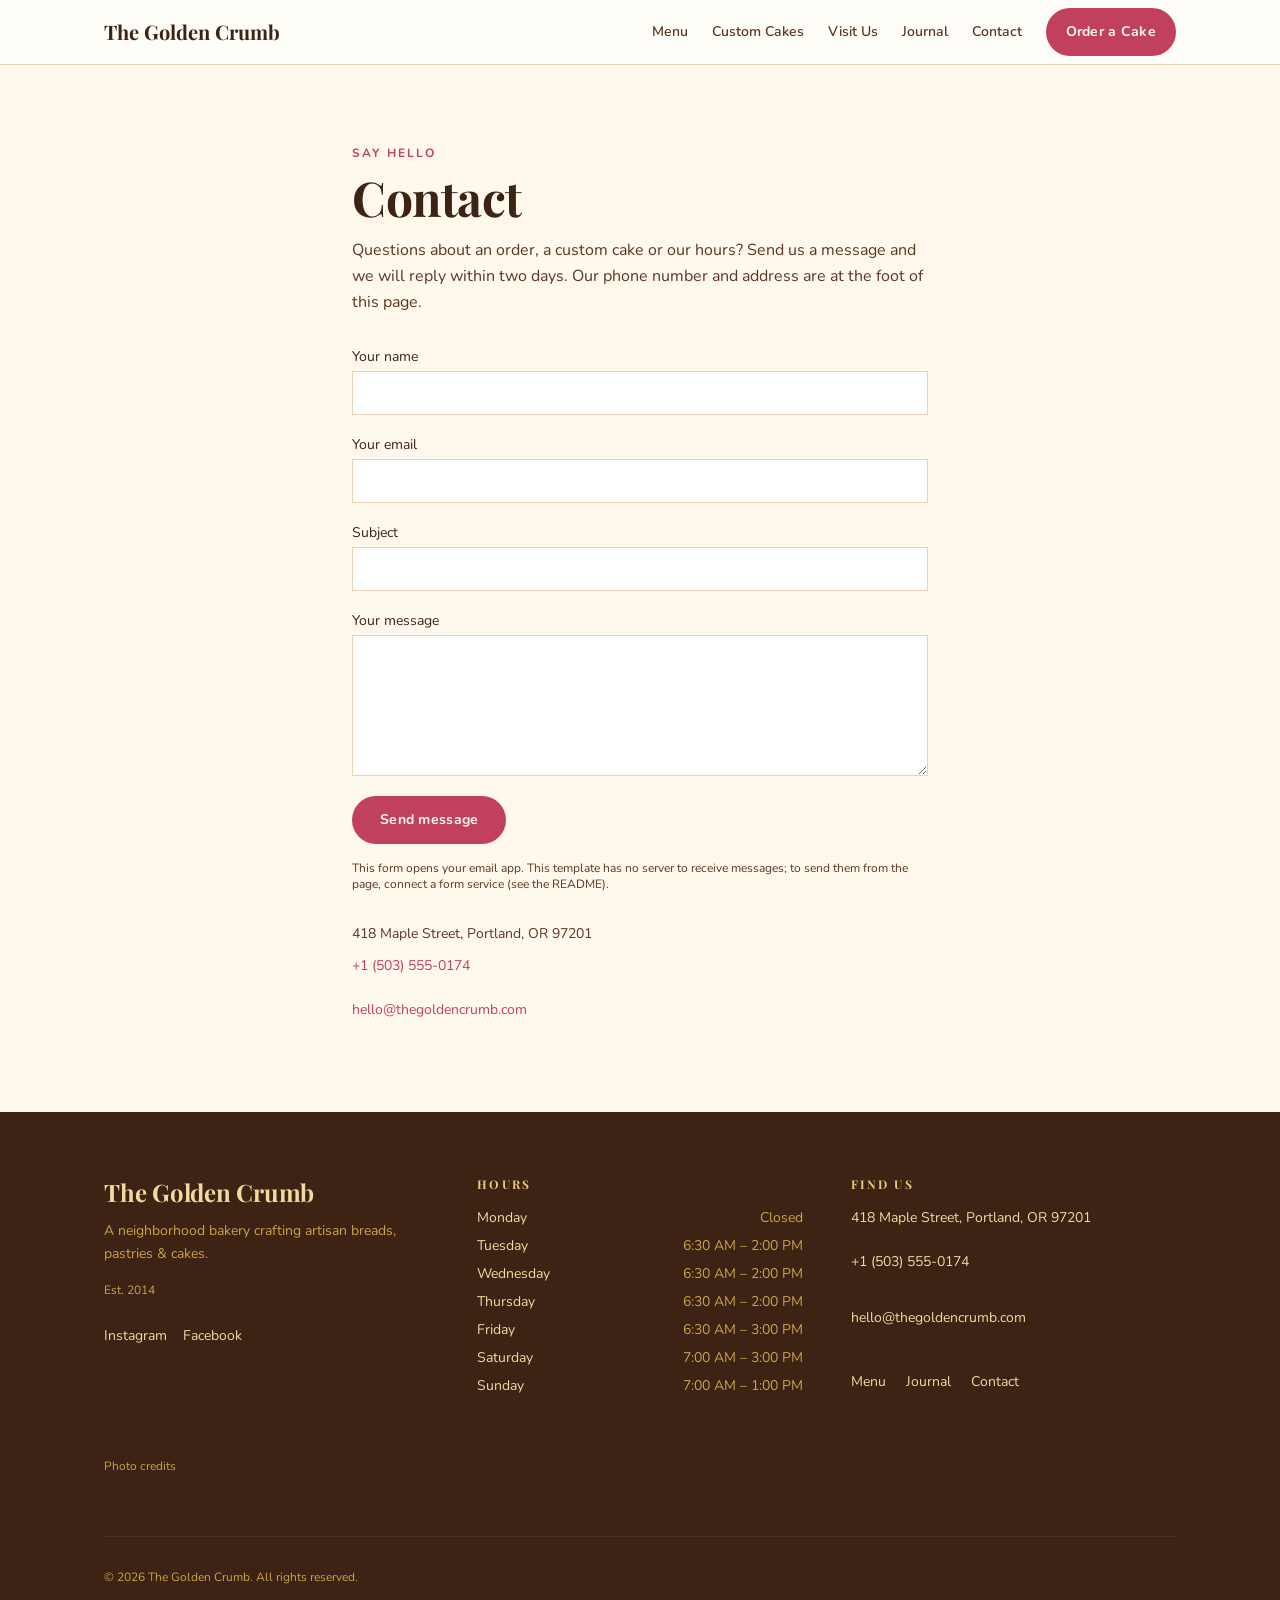
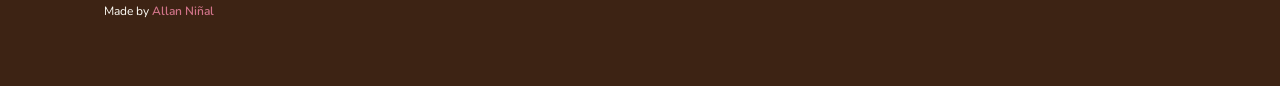
==== contact/index.html @ 4367e808 "Golden Crumb HTML edition 1.0.0 Co-Authored-By: Claude Sonnet 5.5 <noreply@anthropic.com> Claude-Ses" ====
<!DOCTYPE html><html lang="en" class="scroll-smooth"> <head><meta charset="utf-8"><meta name="viewport" content="width=device-width, initial-scale=1, viewport-fit=cover"><meta name="theme-color" content="#FFF8EC"><title>Contact — The Golden Crumb</title><meta name="description" content="Write to The Golden Crumb: orders, custom cakes and opening hours."><link rel="canonical" href="https://example.com/contact/"><meta name="robots" content="index, follow"><meta name="author" content="The Golden Crumb"><!-- Open Graph --><meta property="og:title" content="Contact — The Golden Crumb"><meta property="og:description" content="Write to The Golden Crumb: orders, custom cakes and opening hours."><meta property="og:url" content="https://example.com/contact/"><meta property="og:type" content="restaurant.bakery"><meta property="og:site_name" content="The Golden Crumb"><meta property="og:locale" content="en_US"><meta property="og:image" content="https://example.com/og-image.png"><meta property="og:image:type" content="image/png"><meta property="og:image:width" content="1200"><meta property="og:image:height" content="630"><meta property="og:image:alt" content="The Golden Crumb — Artisan Bakery, Portland OR"><!-- Twitter / X --><meta name="twitter:card" content="summary_large_image"><meta name="twitter:site" content="@example"><meta name="twitter:creator" content="@example"><meta name="twitter:title" content="Contact — The Golden Crumb"><meta name="twitter:description" content="Write to The Golden Crumb: orders, custom cakes and opening hours."><meta name="twitter:image" content="https://example.com/og-image.png"><link rel="icon" href="../favicon.svg" type="image/svg+xml"><link rel="apple-touch-icon" href="../favicon.svg"><script type="application/ld+json">{"@context":"https://schema.org","@type":"BreadcrumbList","itemListElement":[{"@type":"ListItem","position":1,"name":"Home","item":"https://example.com/"},{"@type":"ListItem","position":2,"name":"Contact","item":"https://example.com/contact/"}]}</script><link rel="stylesheet" href="../assets/index.BdnQ73Hl.css">
<style>.field[data-astro-cid-ahc3q4vw]{width:100%;min-height:44px;padding:.6rem .75rem;font:inherit;background:#fff;color:var(--color-text);border:1px solid var(--color-border)}.field[data-astro-cid-ahc3q4vw]:focus-visible{outline:2px solid var(--color-accent);outline-offset:2px}
</style></head> <body class="min-h-screen flex flex-col antialiased"> <a href="#main-content" class="sr-only focus:not-sr-only focus:fixed focus:top-4 focus:left-4 focus:z-[100] btn-primary">
Skip to main content
</a> <header style="background-color: var(--color-surface); border-bottom: 1px solid var(--color-border);" class="sticky top-0 z-50" data-astro-cid-ctg3m53h> <div class="container-x" data-astro-cid-ctg3m53h> <div class="flex items-center justify-between h-16 gap-4" data-astro-cid-ctg3m53h> <!-- Logo --> <a href="../index.html" class="flex-shrink-0 group inline-flex items-center" style="min-height: 44px;" aria-label="The Golden Crumb — home" data-astro-cid-ctg3m53h> <span class="font-display text-lg sm:text-xl font-bold" style="color: var(--color-text);" data-astro-cid-ctg3m53h>
The Golden Crumb
</span> </a> <!-- Desktop nav --> <nav aria-label="Main navigation" class="hidden md:flex items-center gap-2" data-astro-cid-ctg3m53h> <a href="../menu/index.html" class="nav-link" style="min-height: 44px; display: inline-flex; align-items: center; padding: 0 0.5rem;" data-astro-cid-ctg3m53h>Menu</a><a href="../index.html#order" class="nav-link" style="min-height: 44px; display: inline-flex; align-items: center; padding: 0 0.5rem;" data-astro-cid-ctg3m53h>Custom Cakes</a><a href="../index.html#hours" class="nav-link" style="min-height: 44px; display: inline-flex; align-items: center; padding: 0 0.5rem;" data-astro-cid-ctg3m53h>Visit Us</a><a href="../journal/index.html" class="nav-link" style="min-height: 44px; display: inline-flex; align-items: center; padding: 0 0.5rem;" data-astro-cid-ctg3m53h>Journal</a><a href="./index.html" class="nav-link" style="min-height: 44px; display: inline-flex; align-items: center; padding: 0 0.5rem;" data-astro-cid-ctg3m53h>Contact</a> <a href="../index.html#order" class="btn-primary text-sm px-5 ml-2" data-astro-cid-ctg3m53h>Order a Cake</a> </nav> <!-- Phone: menu and order button (no JavaScript) --> <div class="md:hidden flex items-center gap-2" data-astro-cid-ctg3m53h> <details class="mobile-menu" data-astro-cid-ctg3m53h> <summary aria-label="Menu" data-astro-cid-ctg3m53h>Menu</summary> <nav aria-label="Mobile navigation" data-astro-cid-ctg3m53h> <a href="../menu/index.html" data-astro-cid-ctg3m53h>Menu</a><a href="../index.html#order" data-astro-cid-ctg3m53h>Custom Cakes</a><a href="../index.html#hours" data-astro-cid-ctg3m53h>Visit Us</a><a href="../journal/index.html" data-astro-cid-ctg3m53h>Journal</a><a href="./index.html" data-astro-cid-ctg3m53h>Contact</a> </nav> </details> <a href="../index.html#order" class="btn-primary text-sm px-4 whitespace-nowrap" style="min-height: 44px; padding-top: 0.5rem; padding-bottom: 0.5rem;" data-astro-cid-ctg3m53h>Order a Cake</a> </div> </div> </div> </header>  <main id="main-content" class="flex-1">  <section class="container-x py-16 md:py-20" aria-labelledby="contact-heading" data-astro-cid-ahc3q4vw> <div class="max-w-xl mx-auto" data-astro-cid-ahc3q4vw> <p class="eyebrow mb-3" data-astro-cid-ahc3q4vw>Say hello</p> <h1 id="contact-heading" class="font-display text-4xl md:text-5xl" style="color: var(--color-text);" data-astro-cid-ahc3q4vw>Contact</h1> <p class="mt-4 text-base font-sans leading-relaxed" style="color: var(--color-text-muted);" data-astro-cid-ahc3q4vw>Questions about an order, a custom cake or our hours? Send us a message and we will reply within two days. Our phone number and address are at the foot of this page.</p> <!--
        No back end. This form opens the visitor's email app, addressed to the
        address below. To send messages from the page itself, point `action` at a
        form service (Formspree, Formspark, Web3Forms, Netlify Forms...), remove
        enctype, and set method="post" as that service describes.
      --> <form action="mailto:hello@thegoldencrumb.com" method="post" enctype="text/plain" class="mt-8 grid gap-5" data-astro-cid-ahc3q4vw> <label class="grid gap-1 text-sm font-sans" style="color: var(--color-text);" data-astro-cid-ahc3q4vw>Your name
<input type="text" name="name" required autocomplete="name" class="field" data-astro-cid-ahc3q4vw> </label> <label class="grid gap-1 text-sm font-sans" style="color: var(--color-text);" data-astro-cid-ahc3q4vw>Your email
<input type="email" name="email" required autocomplete="email" class="field" data-astro-cid-ahc3q4vw> </label> <label class="grid gap-1 text-sm font-sans" style="color: var(--color-text);" data-astro-cid-ahc3q4vw>Subject
<input type="text" name="subject" class="field" data-astro-cid-ahc3q4vw> </label> <label class="grid gap-1 text-sm font-sans" style="color: var(--color-text);" data-astro-cid-ahc3q4vw>Your message
<textarea name="message" rows="6" required class="field" data-astro-cid-ahc3q4vw></textarea> </label> <div data-astro-cid-ahc3q4vw><button type="submit" class="btn-primary" data-astro-cid-ahc3q4vw>Send message</button></div> </form> <p class="mt-4 text-xs font-sans" style="color: var(--color-text-muted);" data-astro-cid-ahc3q4vw>
This form opens your email app. This template has no server to receive messages; to send them from the page, connect a form service (see the README).
</p> <address class="not-italic mt-8 text-sm font-sans" style="color: var(--color-text-muted);" data-astro-cid-ahc3q4vw> 418 Maple Street, Portland, OR 97201<br data-astro-cid-ahc3q4vw> <a href="tel:+15035550174" style="color: var(--color-accent); display: inline-block; padding: 0.75rem 0;" data-astro-cid-ahc3q4vw>+1 (503) 555-0174</a><br data-astro-cid-ahc3q4vw> <a href="mailto:hello@thegoldencrumb.com" style="color: var(--color-accent); display: inline-block; padding: 0.75rem 0;" data-astro-cid-ahc3q4vw>hello@thegoldencrumb.com</a> </address> </div> </section>  </main> <footer style="background-color: var(--color-cocoa-bg); color: var(--color-surface);" class="mt-0" data-astro-cid-gcn2mc3v> <div class="container-x py-16" data-astro-cid-gcn2mc3v> <div class="grid grid-cols-1 md:grid-cols-3 gap-12" data-astro-cid-gcn2mc3v> <!-- Brand --> <div data-astro-cid-gcn2mc3v> <h2 class="font-display text-2xl mb-3" style="color: var(--color-wheat-light); font-weight: 700;" data-astro-cid-gcn2mc3v>
The Golden Crumb
</h2> <p class="text-sm leading-relaxed mb-4" style="color: #C9A44A;" data-astro-cid-gcn2mc3v> A neighborhood bakery crafting artisan breads, pastries &amp; cakes. </p> <p class="text-xs" style="color: #C9A44A;" data-astro-cid-gcn2mc3v>Est. 2014</p> <!-- Socials --> <div class="flex gap-4 mt-4" data-astro-cid-gcn2mc3v> <a href="https://instagram.com/thegoldencrumb" target="_blank" rel="noopener noreferrer" class="text-sm hover:opacity-80 transition-opacity" style="color: var(--color-wheat-light); min-height: 44px; display: inline-flex; align-items: center;" aria-label="Instagram" data-astro-cid-gcn2mc3v>
Instagram
</a> <a href="https://facebook.com/thegoldencrumb" target="_blank" rel="noopener noreferrer" class="text-sm hover:opacity-80 transition-opacity" style="color: var(--color-wheat-light); min-height: 44px; display: inline-flex; align-items: center;" aria-label="Facebook" data-astro-cid-gcn2mc3v>
Facebook
</a> </div> </div> <!-- Hours (abbreviated) --> <div data-astro-cid-gcn2mc3v> <h2 class="text-xs font-bold uppercase tracking-widest mb-4" style="color: var(--color-wheat); letter-spacing: 0.18em;" data-astro-cid-gcn2mc3v>
Hours
</h2> <nav aria-label="Footer navigation" data-astro-cid-gcn2mc3v> <ul class="space-y-2" data-astro-cid-gcn2mc3v> <li class="flex justify-between text-sm gap-4" style="color: #C9A44A;" data-astro-cid-gcn2mc3v> <span style="color: var(--color-wheat-light);" data-astro-cid-gcn2mc3v>Monday</span> <span data-astro-cid-gcn2mc3v>Closed</span> </li><li class="flex justify-between text-sm gap-4" style="color: #C9A44A;" data-astro-cid-gcn2mc3v> <span style="color: var(--color-wheat-light);" data-astro-cid-gcn2mc3v>Tuesday</span> <span data-astro-cid-gcn2mc3v>6:30 AM – 2:00 PM</span> </li><li class="flex justify-between text-sm gap-4" style="color: #C9A44A;" data-astro-cid-gcn2mc3v> <span style="color: var(--color-wheat-light);" data-astro-cid-gcn2mc3v>Wednesday</span> <span data-astro-cid-gcn2mc3v>6:30 AM – 2:00 PM</span> </li><li class="flex justify-between text-sm gap-4" style="color: #C9A44A;" data-astro-cid-gcn2mc3v> <span style="color: var(--color-wheat-light);" data-astro-cid-gcn2mc3v>Thursday</span> <span data-astro-cid-gcn2mc3v>6:30 AM – 2:00 PM</span> </li><li class="flex justify-between text-sm gap-4" style="color: #C9A44A;" data-astro-cid-gcn2mc3v> <span style="color: var(--color-wheat-light);" data-astro-cid-gcn2mc3v>Friday</span> <span data-astro-cid-gcn2mc3v>6:30 AM – 3:00 PM</span> </li><li class="flex justify-between text-sm gap-4" style="color: #C9A44A;" data-astro-cid-gcn2mc3v> <span style="color: var(--color-wheat-light);" data-astro-cid-gcn2mc3v>Saturday</span> <span data-astro-cid-gcn2mc3v>7:00 AM – 3:00 PM</span> </li><li class="flex justify-between text-sm gap-4" style="color: #C9A44A;" data-astro-cid-gcn2mc3v> <span style="color: var(--color-wheat-light);" data-astro-cid-gcn2mc3v>Sunday</span> <span data-astro-cid-gcn2mc3v>7:00 AM – 1:00 PM</span> </li> </ul> </nav> </div> <!-- Contact --> <div data-astro-cid-gcn2mc3v> <h2 class="text-xs font-bold uppercase tracking-widest mb-4" style="color: var(--color-wheat); letter-spacing: 0.18em;" data-astro-cid-gcn2mc3v>
Find Us
</h2> <address class="not-italic space-y-3 text-sm" style="color: #C9A44A;" data-astro-cid-gcn2mc3v> <p style="color: var(--color-wheat-light);" data-astro-cid-gcn2mc3v>418 Maple Street, Portland, OR 97201</p> <p data-astro-cid-gcn2mc3v> <a href="tel:+1 (503) 555-0174" class="hover:opacity-80 transition-opacity" style="color: var(--color-wheat-light); min-height: 44px; display: inline-flex; align-items: center;" data-astro-cid-gcn2mc3v> +1 (503) 555-0174 </a> </p> <p data-astro-cid-gcn2mc3v> <a href="mailto:hello@thegoldencrumb.com" class="hover:opacity-80 transition-opacity" style="color: var(--color-wheat-light); min-height: 44px; display: inline-flex; align-items: center;" data-astro-cid-gcn2mc3v> hello@thegoldencrumb.com </a> </p> </address> <nav aria-label="Pages" class="mt-5 text-sm flex flex-wrap gap-x-5" data-astro-cid-gcn2mc3v> <a href="../menu/index.html" class="hover:opacity-80" style="color: var(--color-wheat-light); min-height: 44px; display: inline-flex; align-items: center;" data-astro-cid-gcn2mc3v>Menu</a> <a href="../journal/index.html" class="hover:opacity-80" style="color: var(--color-wheat-light); min-height: 44px; display: inline-flex; align-items: center;" data-astro-cid-gcn2mc3v>Journal</a> <a href="./index.html" class="hover:opacity-80" style="color: var(--color-wheat-light); min-height: 44px; display: inline-flex; align-items: center;" data-astro-cid-gcn2mc3v>Contact</a> </nav> </div> </div> <!-- Photo credits. Required while you use the demo photos (Unsplash asks for
         the photographer and a link). Delete this whole <details> block once you
         have replaced the photos with your own. --> <details class="mt-10 text-xs" style="color: #C9A44A;" data-photo-credits data-astro-cid-gcn2mc3v> <summary style="cursor: pointer; min-height: 44px; display: flex; align-items: center;" data-astro-cid-gcn2mc3v>Photo credits</summary> <p class="mt-2" data-astro-cid-gcn2mc3v>
Demo photographs from <a href="https://unsplash.com/?utm_source=allanninal_dev&utm_medium=referral" style="color: var(--color-wheat-light); text-decoration: underline;" data-astro-cid-gcn2mc3v>Unsplash</a>. Replace them, and these credits, with your own before launch.
</p> <ul class="mt-2 space-y-1" data-astro-cid-gcn2mc3v> <li data-astro-cid-gcn2mc3v>Fresh loaves filling the bakery: Photo by <a href="https://unsplash.com/@limingwang?utm_source=allanninal_dev&utm_medium=referral" style="color: var(--color-wheat-light); text-decoration: underline;" data-astro-cid-gcn2mc3v>Liming Wang</a> on <a href="https://unsplash.com/photos/WMx5hyMfCpg?utm_source=allanninal_dev&utm_medium=referral" style="color: var(--color-wheat-light); text-decoration: underline;" data-astro-cid-gcn2mc3v>Unsplash</a></li><li data-astro-cid-gcn2mc3v>Country Sourdough: Photo by <a href="https://unsplash.com/@benostein?utm_source=allanninal_dev&utm_medium=referral" style="color: var(--color-wheat-light); text-decoration: underline;" data-astro-cid-gcn2mc3v>Ben Stein</a> on <a href="https://unsplash.com/photos/NPYmhef4kX4?utm_source=allanninal_dev&utm_medium=referral" style="color: var(--color-wheat-light); text-decoration: underline;" data-astro-cid-gcn2mc3v>Unsplash</a></li><li data-astro-cid-gcn2mc3v>Butter Croissants: Photo by <a href="https://unsplash.com/@vakerbv?utm_source=allanninal_dev&utm_medium=referral" style="color: var(--color-wheat-light); text-decoration: underline;" data-astro-cid-gcn2mc3v>Vadim Babenko</a> on <a href="https://unsplash.com/photos/G45tO-hLoNY?utm_source=allanninal_dev&utm_medium=referral" style="color: var(--color-wheat-light); text-decoration: underline;" data-astro-cid-gcn2mc3v>Unsplash</a></li><li data-astro-cid-gcn2mc3v>Strawberry Layer Cake: Photo by <a href="https://unsplash.com/@vickyng?utm_source=allanninal_dev&utm_medium=referral" style="color: var(--color-wheat-light); text-decoration: underline;" data-astro-cid-gcn2mc3v>Vicky Ng</a> on <a href="https://unsplash.com/photos/white-and-red-strawberry-cake--qQlfYB7pqM?utm_source=allanninal_dev&utm_medium=referral" style="color: var(--color-wheat-light); text-decoration: underline;" data-astro-cid-gcn2mc3v>Unsplash</a></li><li data-astro-cid-gcn2mc3v>Pastry Case: Photo by <a href="https://unsplash.com/@peacecreativestudio?utm_source=allanninal_dev&utm_medium=referral" style="color: var(--color-wheat-light); text-decoration: underline;" data-astro-cid-gcn2mc3v>Peace Creative</a> on <a href="https://unsplash.com/photos/pVY9k8pzTzM?utm_source=allanninal_dev&utm_medium=referral" style="color: var(--color-wheat-light); text-decoration: underline;" data-astro-cid-gcn2mc3v>Unsplash</a></li><li data-astro-cid-gcn2mc3v>Rosemary Focaccia: Photo by <a href="https://unsplash.com/@diegoarenasderodrigo?utm_source=allanninal_dev&utm_medium=referral" style="color: var(--color-wheat-light); text-decoration: underline;" data-astro-cid-gcn2mc3v>Diego Arenas de Rodrigo</a> on <a href="https://unsplash.com/photos/kHA6fraZzhI?utm_source=allanninal_dev&utm_medium=referral" style="color: var(--color-wheat-light); text-decoration: underline;" data-astro-cid-gcn2mc3v>Unsplash</a></li><li data-astro-cid-gcn2mc3v>The Bakery: Photo by <a href="https://unsplash.com/@adrienolichon?utm_source=allanninal_dev&utm_medium=referral" style="color: var(--color-wheat-light); text-decoration: underline;" data-astro-cid-gcn2mc3v>Adrien Olichon</a> on <a href="https://unsplash.com/photos/gvWGbG4uiKI?utm_source=allanninal_dev&utm_medium=referral" style="color: var(--color-wheat-light); text-decoration: underline;" data-astro-cid-gcn2mc3v>Unsplash</a></li> </ul> </details> <!-- Bottom bar --> <div class="mt-12 pt-8 flex flex-col sm:flex-row sm:justify-between gap-3 text-xs" style="border-top: 1px solid #4A2C1C; color: #C9A44A;" data-astro-cid-gcn2mc3v> <p data-astro-cid-gcn2mc3v>&copy; 2026 The Golden Crumb. All rights reserved.</p> </div>  <p class="maker-credit" data-maker-credit="1" data-astro-cid-gcn2mc3v>Made by <a href="https://www.linkedin.com/in/allanninal/" data-maker-credit="1" target="_blank" rel="noopener noreferrer" data-astro-cid-gcn2mc3v>Allan Ni&ntilde;al</a></p> </div> </footer>   </body></html>
---- assets/index.BdnQ73Hl.css ----
@font-face{font-family:Playfair Display;font-style:normal;font-display:swap;font-weight:400;src:url(./playfair-display-cyrillic-400-normal.CjW2EstV.woff2) format("woff2"),url(./playfair-display-cyrillic-400-normal.ZiRag6zj.woff) format("woff");unicode-range:U+0301,U+0400-045F,U+0490-0491,U+04B0-04B1,U+2116}@font-face{font-family:Playfair Display;font-style:normal;font-display:swap;font-weight:400;src:url(./playfair-display-vietnamese-400-normal.BV2APVTb.woff2) format("woff2"),url(./playfair-display-vietnamese-400-normal.BbvUAu4N.woff) format("woff");unicode-range:U+0102-0103,U+0110-0111,U+0128-0129,U+0168-0169,U+01A0-01A1,U+01AF-01B0,U+0300-0301,U+0303-0304,U+0308-0309,U+0323,U+0329,U+1EA0-1EF9,U+20AB}@font-face{font-family:Playfair Display;font-style:normal;font-display:swap;font-weight:400;src:url(./playfair-display-latin-ext-400-normal.BxlSGspa.woff2) format("woff2"),url(./playfair-display-latin-ext-400-normal.qdZwdvNS.woff) format("woff");unicode-range:U+0100-02BA,U+02BD-02C5,U+02C7-02CC,U+02CE-02D7,U+02DD-02FF,U+0304,U+0308,U+0329,U+1D00-1DBF,U+1E00-1E9F,U+1EF2-1EFF,U+2020,U+20A0-20AB,U+20AD-20C0,U+2113,U+2C60-2C7F,U+A720-A7FF}@font-face{font-family:Playfair Display;font-style:normal;font-display:swap;font-weight:400;src:url(./playfair-display-latin-400-normal.CFtfchNt.woff2) format("woff2"),url(./playfair-display-latin-400-normal.DHYHbkg3.woff) format("woff");unicode-range:U+0000-00FF,U+0131,U+0152-0153,U+02BB-02BC,U+02C6,U+02DA,U+02DC,U+0304,U+0308,U+0329,U+2000-206F,U+20AC,U+2122,U+2191,U+2193,U+2212,U+2215,U+FEFF,U+FFFD}@font-face{font-family:Playfair Display;font-style:normal;font-display:swap;font-weight:700;src:url(./playfair-display-cyrillic-700-normal.Dw3uKy19.woff2) format("woff2"),url(./playfair-display-cyrillic-700-normal.Dk1mTcxf.woff) format("woff");unicode-range:U+0301,U+0400-045F,U+0490-0491,U+04B0-04B1,U+2116}@font-face{font-family:Playfair Display;font-style:normal;font-display:swap;font-weight:700;src:url(./playfair-display-vietnamese-700-normal.CaKJSIny.woff2) format("woff2"),url(./playfair-display-vietnamese-700-normal.Cr1rw0mr.woff) format("woff");unicode-range:U+0102-0103,U+0110-0111,U+0128-0129,U+0168-0169,U+01A0-01A1,U+01AF-01B0,U+0300-0301,U+0303-0304,U+0308-0309,U+0323,U+0329,U+1EA0-1EF9,U+20AB}@font-face{font-family:Playfair Display;font-style:normal;font-display:swap;font-weight:700;src:url(./playfair-display-latin-ext-700-normal.C58ejOkc.woff2) format("woff2"),url(./playfair-display-latin-ext-700-normal.D5HUU8GT.woff) format("woff");unicode-range:U+0100-02BA,U+02BD-02C5,U+02C7-02CC,U+02CE-02D7,U+02DD-02FF,U+0304,U+0308,U+0329,U+1D00-1DBF,U+1E00-1E9F,U+1EF2-1EFF,U+2020,U+20A0-20AB,U+20AD-20C0,U+2113,U+2C60-2C7F,U+A720-A7FF}@font-face{font-family:Playfair Display;font-style:normal;font-display:swap;font-weight:700;src:url(./playfair-display-latin-700-normal.CuDiGg7c.woff2) format("woff2"),url(./playfair-display-latin-700-normal.Bc_1Q1cG.woff) format("woff");unicode-range:U+0000-00FF,U+0131,U+0152-0153,U+02BB-02BC,U+02C6,U+02DA,U+02DC,U+0304,U+0308,U+0329,U+2000-206F,U+20AC,U+2122,U+2191,U+2193,U+2212,U+2215,U+FEFF,U+FFFD}@font-face{font-family:Nunito;font-style:normal;font-display:swap;font-weight:400;src:url(./nunito-cyrillic-ext-400-normal.CuPM9foi.woff2) format("woff2"),url(./nunito-cyrillic-ext-400-normal.xaE7D4Sw.woff) format("woff");unicode-range:U+0460-052F,U+1C80-1C8A,U+20B4,U+2DE0-2DFF,U+A640-A69F,U+FE2E-FE2F}@font-face{font-family:Nunito;font-style:normal;font-display:swap;font-weight:400;src:url(./nunito-cyrillic-400-normal.xAOo5cBP.woff2) format("woff2"),url(./nunito-cyrillic-400-normal.D1j0u8EH.woff) format("woff");unicode-range:U+0301,U+0400-045F,U+0490-0491,U+04B0-04B1,U+2116}@font-face{font-family:Nunito;font-style:normal;font-display:swap;font-weight:400;src:url(./nunito-vietnamese-400-normal.BHkVbP3T.woff2) format("woff2"),url(./nunito-vietnamese-400-normal.DtOtW02z.woff) format("woff");unicode-range:U+0102-0103,U+0110-0111,U+0128-0129,U+0168-0169,U+01A0-01A1,U+01AF-01B0,U+0300-0301,U+0303-0304,U+0308-0309,U+0323,U+0329,U+1EA0-1EF9,U+20AB}@font-face{font-family:Nunito;font-style:normal;font-display:swap;font-weight:400;src:url(./nunito-latin-ext-400-normal.i-8OOpdj.woff2) format("woff2"),url(./nunito-latin-ext-400-normal.CjMJVfGn.woff) format("woff");unicode-range:U+0100-02BA,U+02BD-02C5,U+02C7-02CC,U+02CE-02D7,U+02DD-02FF,U+0304,U+0308,U+0329,U+1D00-1DBF,U+1E00-1E9F,U+1EF2-1EFF,U+2020,U+20A0-20AB,U+20AD-20C0,U+2113,U+2C60-2C7F,U+A720-A7FF}@font-face{font-family:Nunito;font-style:normal;font-display:swap;font-weight:400;src:url(./nunito-latin-400-normal.r8SDr6Up.woff2) format("woff2"),url(./nunito-latin-400-normal.DKg4f3fz.woff) format("woff");unicode-range:U+0000-00FF,U+0131,U+0152-0153,U+02BB-02BC,U+02C6,U+02DA,U+02DC,U+0304,U+0308,U+0329,U+2000-206F,U+20AC,U+2122,U+2191,U+2193,U+2212,U+2215,U+FEFF,U+FFFD}@font-face{font-family:Nunito;font-style:normal;font-display:swap;font-weight:600;src:url(./nunito-cyrillic-ext-600-normal.CWPPjBOD.woff2) format("woff2"),url(./nunito-cyrillic-ext-600-normal.vnfu4DTE.woff) format("woff");unicode-range:U+0460-052F,U+1C80-1C8A,U+20B4,U+2DE0-2DFF,U+A640-A69F,U+FE2E-FE2F}@font-face{font-family:Nunito;font-style:normal;font-display:swap;font-weight:600;src:url(./nunito-cyrillic-600-normal.DJGQ2h05.woff2) format("woff2"),url(./nunito-cyrillic-600-normal.BUjmtIuu.woff) format("woff");unicode-range:U+0301,U+0400-045F,U+0490-0491,U+04B0-04B1,U+2116}@font-face{font-family:Nunito;font-style:normal;font-display:swap;font-weight:600;src:url(./nunito-vietnamese-600-normal.BY8O6Cug.woff2) format("woff2"),url(./nunito-vietnamese-600-normal.DO1RqFw5.woff) format("woff");unicode-range:U+0102-0103,U+0110-0111,U+0128-0129,U+0168-0169,U+01A0-01A1,U+01AF-01B0,U+0300-0301,U+0303-0304,U+0308-0309,U+0323,U+0329,U+1EA0-1EF9,U+20AB}@font-face{font-family:Nunito;font-style:normal;font-display:swap;font-weight:600;src:url(./nunito-latin-ext-600-normal.Dd9Zuxh1.woff2) format("woff2"),url(./nunito-latin-ext-600-normal.BKUpuB78.woff) format("woff");unicode-range:U+0100-02BA,U+02BD-02C5,U+02C7-02CC,U+02CE-02D7,U+02DD-02FF,U+0304,U+0308,U+0329,U+1D00-1DBF,U+1E00-1E9F,U+1EF2-1EFF,U+2020,U+20A0-20AB,U+20AD-20C0,U+2113,U+2C60-2C7F,U+A720-A7FF}@font-face{font-family:Nunito;font-style:normal;font-display:swap;font-weight:600;src:url(./nunito-latin-600-normal.Br8yIETf.woff2) format("woff2"),url(./nunito-latin-600-normal.Cd0eNu1l.woff) format("woff");unicode-range:U+0000-00FF,U+0131,U+0152-0153,U+02BB-02BC,U+02C6,U+02DA,U+02DC,U+0304,U+0308,U+0329,U+2000-206F,U+20AC,U+2122,U+2191,U+2193,U+2212,U+2215,U+FEFF,U+FFFD}@font-face{font-family:Nunito;font-style:normal;font-display:swap;font-weight:700;src:url(./nunito-cyrillic-ext-700-normal.BuR0mlCG.woff2) format("woff2"),url(./nunito-cyrillic-ext-700-normal.DfoqN4Gs.woff) format("woff");unicode-range:U+0460-052F,U+1C80-1C8A,U+20B4,U+2DE0-2DFF,U+A640-A69F,U+FE2E-FE2F}@font-face{font-family:Nunito;font-style:normal;font-display:swap;font-weight:700;src:url(./nunito-cyrillic-700-normal.DP36NgGt.woff2) format("woff2"),url(./nunito-cyrillic-700-normal.DfHRUDv-.woff) format("woff");unicode-range:U+0301,U+0400-045F,U+0490-0491,U+04B0-04B1,U+2116}@font-face{font-family:Nunito;font-style:normal;font-display:swap;font-weight:700;src:url(./nunito-vietnamese-700-normal.Ch8EUCfz.woff2) format("woff2"),url(./nunito-vietnamese-700-normal.C9SQsXvj.woff) format("woff");unicode-range:U+0102-0103,U+0110-0111,U+0128-0129,U+0168-0169,U+01A0-01A1,U+01AF-01B0,U+0300-0301,U+0303-0304,U+0308-0309,U+0323,U+0329,U+1EA0-1EF9,U+20AB}@font-face{font-family:Nunito;font-style:normal;font-display:swap;font-weight:700;src:url(./nunito-latin-ext-700-normal.BWeMsAzO.woff2) format("woff2"),url(./nunito-latin-ext-700-normal.D4woHhbd.woff) format("woff");unicode-range:U+0100-02BA,U+02BD-02C5,U+02C7-02CC,U+02CE-02D7,U+02DD-02FF,U+0304,U+0308,U+0329,U+1D00-1DBF,U+1E00-1E9F,U+1EF2-1EFF,U+2020,U+20A0-20AB,U+20AD-20C0,U+2113,U+2C60-2C7F,U+A720-A7FF}@font-face{font-family:Nunito;font-style:normal;font-display:swap;font-weight:700;src:url(./nunito-latin-700-normal.Dort48En.woff2) format("woff2"),url(./nunito-latin-700-normal.OcDqTBcA.woff) format("woff");unicode-range:U+0000-00FF,U+0131,U+0152-0153,U+02BB-02BC,U+02C6,U+02DA,U+02DC,U+0304,U+0308,U+0329,U+2000-206F,U+20AC,U+2122,U+2191,U+2193,U+2212,U+2215,U+FEFF,U+FFFD}@font-face{font-family:Playfair Display;font-style:normal;font-weight:400;font-display:optional;src:url(./playfair-display-latin-400-normal.CFtfchNt.woff2) format("woff2");unicode-range:U+0000-00FF,U+0131,U+0152-0153,U+02BB-02BC,U+02C6,U+02DA,U+02DC,U+0304,U+0308,U+0329,U+2000-206F,U+2074,U+20AC,U+2122,U+2191,U+2193,U+2212,U+2215,U+FEFF,U+FFFD}@font-face{font-family:Playfair Display;font-style:normal;font-weight:700;font-display:optional;src:url(./playfair-display-latin-700-normal.CuDiGg7c.woff2) format("woff2");unicode-range:U+0000-00FF,U+0131,U+0152-0153,U+02BB-02BC,U+02C6,U+02DA,U+02DC,U+0304,U+0308,U+0329,U+2000-206F,U+2074,U+20AC,U+2122,U+2191,U+2193,U+2212,U+2215,U+FEFF,U+FFFD}@font-face{font-family:Nunito;font-style:normal;font-weight:400;font-display:optional;src:url(./nunito-latin-400-normal.r8SDr6Up.woff2) format("woff2");unicode-range:U+0000-00FF,U+0131,U+0152-0153,U+02BB-02BC,U+02C6,U+02DA,U+02DC,U+0304,U+0308,U+0329,U+2000-206F,U+2074,U+20AC,U+2122,U+2191,U+2193,U+2212,U+2215,U+FEFF,U+FFFD}@font-face{font-family:Nunito;font-style:normal;font-weight:600;font-display:optional;src:url(./nunito-latin-600-normal.Br8yIETf.woff2) format("woff2");unicode-range:U+0000-00FF,U+0131,U+0152-0153,U+02BB-02BC,U+02C6,U+02DA,U+02DC,U+0304,U+0308,U+0329,U+2000-206F,U+2074,U+20AC,U+2122,U+2191,U+2193,U+2212,U+2215,U+FEFF,U+FFFD}@font-face{font-family:Nunito;font-style:normal;font-weight:700;font-display:optional;src:url(./nunito-latin-700-normal.Dort48En.woff2) format("woff2");unicode-range:U+0000-00FF,U+0131,U+0152-0153,U+02BB-02BC,U+02C6,U+02DA,U+02DC,U+0304,U+0308,U+0329,U+2000-206F,U+2074,U+20AC,U+2122,U+2191,U+2193,U+2212,U+2215,U+FEFF,U+FFFD}*,:before,:after{--tw-border-spacing-x: 0;--tw-border-spacing-y: 0;--tw-translate-x: 0;--tw-translate-y: 0;--tw-rotate: 0;--tw-skew-x: 0;--tw-skew-y: 0;--tw-scale-x: 1;--tw-scale-y: 1;--tw-pan-x: ;--tw-pan-y: ;--tw-pinch-zoom: ;--tw-scroll-snap-strictness: proximity;--tw-gradient-from-position: ;--tw-gradient-via-position: ;--tw-gradient-to-position: ;--tw-ordinal: ;--tw-slashed-zero: ;--tw-numeric-figure: ;--tw-numeric-spacing: ;--tw-numeric-fraction: ;--tw-ring-inset: ;--tw-ring-offset-width: 0px;--tw-ring-offset-color: #fff;--tw-ring-color: rgb(59 130 246 / .5);--tw-ring-offset-shadow: 0 0 #0000;--tw-ring-shadow: 0 0 #0000;--tw-shadow: 0 0 #0000;--tw-shadow-colored: 0 0 #0000;--tw-blur: ;--tw-brightness: ;--tw-contrast: ;--tw-grayscale: ;--tw-hue-rotate: ;--tw-invert: ;--tw-saturate: ;--tw-sepia: ;--tw-drop-shadow: ;--tw-backdrop-blur: ;--tw-backdrop-brightness: ;--tw-backdrop-contrast: ;--tw-backdrop-grayscale: ;--tw-backdrop-hue-rotate: ;--tw-backdrop-invert: ;--tw-backdrop-opacity: ;--tw-backdrop-saturate: ;--tw-backdrop-sepia: ;--tw-contain-size: ;--tw-contain-layout: ;--tw-contain-paint: ;--tw-contain-style: }::backdrop{--tw-border-spacing-x: 0;--tw-border-spacing-y: 0;--tw-translate-x: 0;--tw-translate-y: 0;--tw-rotate: 0;--tw-skew-x: 0;--tw-skew-y: 0;--tw-scale-x: 1;--tw-scale-y: 1;--tw-pan-x: ;--tw-pan-y: ;--tw-pinch-zoom: ;--tw-scroll-snap-strictness: proximity;--tw-gradient-from-position: ;--tw-gradient-via-position: ;--tw-gradient-to-position: ;--tw-ordinal: ;--tw-slashed-zero: ;--tw-numeric-figure: ;--tw-numeric-spacing: ;--tw-numeric-fraction: ;--tw-ring-inset: ;--tw-ring-offset-width: 0px;--tw-ring-offset-color: #fff;--tw-ring-color: rgb(59 130 246 / .5);--tw-ring-offset-shadow: 0 0 #0000;--tw-ring-shadow: 0 0 #0000;--tw-shadow: 0 0 #0000;--tw-shadow-colored: 0 0 #0000;--tw-blur: ;--tw-brightness: ;--tw-contrast: ;--tw-grayscale: ;--tw-hue-rotate: ;--tw-invert: ;--tw-saturate: ;--tw-sepia: ;--tw-drop-shadow: ;--tw-backdrop-blur: ;--tw-backdrop-brightness: ;--tw-backdrop-contrast: ;--tw-backdrop-grayscale: ;--tw-backdrop-hue-rotate: ;--tw-backdrop-invert: ;--tw-backdrop-opacity: ;--tw-backdrop-saturate: ;--tw-backdrop-sepia: ;--tw-contain-size: ;--tw-contain-layout: ;--tw-contain-paint: ;--tw-contain-style: }*,:before,:after{box-sizing:border-box;border-width:0;border-style:solid;border-color:#e5e7eb}:before,:after{--tw-content: ""}html,:host{line-height:1.5;-webkit-text-size-adjust:100%;-moz-tab-size:4;-o-tab-size:4;tab-size:4;font-family:Nunito,ui-sans-serif,system-ui,sans-serif;font-feature-settings:normal;font-variation-settings:normal;-webkit-tap-highlight-color:transparent}body{margin:0;line-height:inherit}hr{height:0;color:inherit;border-top-width:1px}abbr:where([title]){-webkit-text-decoration:underline dotted;text-decoration:underline dotted}h1,h2,h3,h4,h5,h6{font-size:inherit;font-weight:inherit}a{color:inherit;text-decoration:inherit}b,strong{font-weight:bolder}code,kbd,samp,pre{font-family:ui-monospace,SFMono-Regular,Menlo,Monaco,Consolas,Liberation Mono,Courier New,monospace;font-feature-settings:normal;font-variation-settings:normal;font-size:1em}small{font-size:80%}sub,sup{font-size:75%;line-height:0;position:relative;vertical-align:baseline}sub{bottom:-.25em}sup{top:-.5em}table{text-indent:0;border-color:inherit;border-collapse:collapse}button,input,optgroup,select,textarea{font-family:inherit;font-feature-settings:inherit;font-variation-settings:inherit;font-size:100%;font-weight:inherit;line-height:inherit;letter-spacing:inherit;color:inherit;margin:0;padding:0}button,select{text-transform:none}button,input:where([type=button]),input:where([type=reset]),input:where([type=submit]){-webkit-appearance:button;background-color:transparent;background-image:none}:-moz-focusring{outline:auto}:-moz-ui-invalid{box-shadow:none}progress{vertical-align:baseline}::-webkit-inner-spin-button,::-webkit-outer-spin-button{height:auto}[type=search]{-webkit-appearance:textfield;outline-offset:-2px}::-webkit-search-decoration{-webkit-appearance:none}::-webkit-file-upload-button{-webkit-appearance:button;font:inherit}summary{display:list-item}blockquote,dl,dd,h1,h2,h3,h4,h5,h6,hr,figure,p,pre{margin:0}fieldset{margin:0;padding:0}legend{padding:0}ol,ul,menu{list-style:none;margin:0;padding:0}dialog{padding:0}textarea{resize:vertical}input::-moz-placeholder,textarea::-moz-placeholder{opacity:1;color:#9ca3af}input::placeholder,textarea::placeholder{opacity:1;color:#9ca3af}button,[role=button]{cursor:pointer}:disabled{cursor:default}img,svg,video,canvas,audio,iframe,embed,object{display:block;vertical-align:middle}img,video{max-width:100%;height:auto}[hidden]:where(:not([hidden=until-found])){display:none}html{-webkit-font-smoothing:antialiased;-moz-osx-font-smoothing:grayscale;text-rendering:optimizeLegibility;background-color:var(--color-bg);color:var(--color-text);overflow-x:hidden;scroll-behavior:smooth}body{font-family:Nunito,ui-sans-serif,system-ui,-apple-system,sans-serif;font-size:1rem;line-height:1.7;background-color:var(--color-bg);color:var(--color-text-body);overflow-x:hidden}::-moz-selection{background-color:var(--color-accent-pale);color:var(--color-accent-dark)}::selection{background-color:var(--color-accent-pale);color:var(--color-accent-dark)}*:focus-visible{outline:2px solid var(--color-accent);outline-offset:2px;border-radius:.25rem}h1,h2,h3,h4,h5,h6{font-family:Playfair Display,Georgia,serif;font-weight:700;color:var(--color-text);line-height:1.2;letter-spacing:-.01em}a{color:inherit}img{max-width:100%;height:auto}.container-x{margin-left:auto;margin-right:auto;width:100%;max-width:72rem;padding-left:1.25rem;padding-right:1.25rem}@media (min-width: 640px){.container-x{padding-left:2rem;padding-right:2rem}}@media (min-width: 1024px){.container-x{padding-left:2.5rem;padding-right:2.5rem}}.btn-primary{display:inline-flex;align-items:center;justify-content:center;gap:.5rem;border-radius:9999px;padding-left:1.75rem;padding-right:1.75rem;font-size:.875rem;line-height:1.25rem;font-weight:700;transition-property:all;transition-timing-function:cubic-bezier(.4,0,.2,1);transition-duration:.2s}.btn-primary:focus-visible{outline:2px solid transparent;outline-offset:2px}.btn-primary{background-color:var(--color-btn-bg);color:var(--color-btn-text);min-height:48px;padding-top:.75rem;padding-bottom:.75rem;font-family:Nunito,sans-serif;letter-spacing:.02em}.btn-primary:hover{background-color:var(--color-btn-hover)}.btn-ghost{display:inline-flex;align-items:center;justify-content:center;gap:.5rem;border-radius:9999px;border-width:2px;padding-left:1.75rem;padding-right:1.75rem;font-size:.875rem;line-height:1.25rem;font-weight:700;transition-property:all;transition-timing-function:cubic-bezier(.4,0,.2,1);transition-duration:.2s}.btn-ghost:focus-visible{outline:2px solid transparent;outline-offset:2px}.btn-ghost{border-color:var(--color-btn-ghost-border);color:var(--color-btn-ghost-text);min-height:48px;padding-top:.75rem;padding-bottom:.75rem;font-family:Nunito,sans-serif}.btn-ghost:hover{background-color:var(--color-btn-ghost-hover)}.card{border-radius:1rem;border-width:1px;padding:1.5rem;background-color:var(--color-surface);border-color:var(--color-border)}.eyebrow{font-size:.75rem;line-height:1rem;font-weight:700;text-transform:uppercase;color:var(--color-accent);font-family:Nunito,sans-serif;letter-spacing:.18em}.nav-link{display:inline-flex;align-items:center;font-size:.875rem;line-height:1.25rem;font-weight:600;transition-property:color,background-color,border-color,text-decoration-color,fill,stroke;transition-timing-function:cubic-bezier(.4,0,.2,1);transition-duration:.15s;color:var(--color-text-muted);min-height:44px;font-family:Nunito,sans-serif}.nav-link:hover{color:var(--color-accent)}.price-tag{font-family:Nunito,sans-serif;font-weight:700;color:var(--color-accent-dark);font-size:.9rem}.fresh-badge{display:inline-flex;align-items:center;gap:.25rem;border-radius:9999px;padding:.125rem .5rem;font-size:.75rem;line-height:1rem;font-weight:700;background-color:var(--color-wheat-bg);color:#7a4a00;border:1px solid var(--color-wheat)}.sold-out{opacity:.6}.sr-only{position:absolute;width:1px;height:1px;padding:0;margin:-1px;overflow:hidden;clip:rect(0,0,0,0);white-space:nowrap;border-width:0}.pointer-events-none{pointer-events:none}.absolute{position:absolute}.relative{position:relative}.sticky{position:sticky}.inset-0{inset:0}.bottom-0{bottom:0}.right-0{right:0}.top-0{top:0}.z-10{z-index:10}.z-50{z-index:50}.m-0{margin:0}.mx-auto{margin-left:auto;margin-right:auto}.mb-1{margin-bottom:.25rem}.mb-1\.5{margin-bottom:.375rem}.mb-10{margin-bottom:2.5rem}.mb-12{margin-bottom:3rem}.mb-14{margin-bottom:3.5rem}.mb-2{margin-bottom:.5rem}.mb-3{margin-bottom:.75rem}.mb-4{margin-bottom:1rem}.mb-5{margin-bottom:1.25rem}.mb-6{margin-bottom:1.5rem}.mb-8{margin-bottom:2rem}.ml-2{margin-left:.5rem}.mt-0{margin-top:0}.mt-0\.5{margin-top:.125rem}.mt-1{margin-top:.25rem}.mt-10{margin-top:2.5rem}.mt-12{margin-top:3rem}.mt-16{margin-top:4rem}.mt-2{margin-top:.5rem}.mt-3{margin-top:.75rem}.mt-4{margin-top:1rem}.mt-5{margin-top:1.25rem}.mt-6{margin-top:1.5rem}.mt-8{margin-top:2rem}.mt-auto{margin-top:auto}.block{display:block}.inline-block{display:inline-block}.flex{display:flex}.inline-flex{display:inline-flex}.grid{display:grid}.hidden{display:none}.h-16{height:4rem}.h-80{height:20rem}.h-full{height:100%}.min-h-screen{min-height:100vh}.w-80{width:20rem}.w-full{width:100%}.max-w-2xl{max-width:42rem}.max-w-3xl{max-width:48rem}.max-w-lg{max-width:32rem}.max-w-md{max-width:28rem}.max-w-xl{max-width:36rem}.flex-1{flex:1 1 0%}.flex-shrink-0,.shrink-0{flex-shrink:0}.resize-none{resize:none}.list-none{list-style-type:none}.appearance-none{-webkit-appearance:none;-moz-appearance:none;appearance:none}.grid-cols-1{grid-template-columns:repeat(1,minmax(0,1fr))}.grid-cols-2{grid-template-columns:repeat(2,minmax(0,1fr))}.flex-col{flex-direction:column}.flex-wrap{flex-wrap:wrap}.items-start{align-items:flex-start}.items-center{align-items:center}.items-baseline{align-items:baseline}.justify-center{justify-content:center}.justify-between{justify-content:space-between}.gap-1{gap:.25rem}.gap-1\.5{gap:.375rem}.gap-10{gap:2.5rem}.gap-12{gap:3rem}.gap-16{gap:4rem}.gap-2{gap:.5rem}.gap-3{gap:.75rem}.gap-4{gap:1rem}.gap-5{gap:1.25rem}.gap-6{gap:1.5rem}.gap-x-5{-moz-column-gap:1.25rem;column-gap:1.25rem}.space-y-1>:not([hidden])~:not([hidden]){--tw-space-y-reverse: 0;margin-top:calc(.25rem * calc(1 - var(--tw-space-y-reverse)));margin-bottom:calc(.25rem * var(--tw-space-y-reverse))}.space-y-2>:not([hidden])~:not([hidden]){--tw-space-y-reverse: 0;margin-top:calc(.5rem * calc(1 - var(--tw-space-y-reverse)));margin-bottom:calc(.5rem * var(--tw-space-y-reverse))}.space-y-3>:not([hidden])~:not([hidden]){--tw-space-y-reverse: 0;margin-top:calc(.75rem * calc(1 - var(--tw-space-y-reverse)));margin-bottom:calc(.75rem * var(--tw-space-y-reverse))}.space-y-4>:not([hidden])~:not([hidden]){--tw-space-y-reverse: 0;margin-top:calc(1rem * calc(1 - var(--tw-space-y-reverse)));margin-bottom:calc(1rem * var(--tw-space-y-reverse))}.space-y-5>:not([hidden])~:not([hidden]){--tw-space-y-reverse: 0;margin-top:calc(1.25rem * calc(1 - var(--tw-space-y-reverse)));margin-bottom:calc(1.25rem * var(--tw-space-y-reverse))}.space-y-8>:not([hidden])~:not([hidden]){--tw-space-y-reverse: 0;margin-top:calc(2rem * calc(1 - var(--tw-space-y-reverse)));margin-bottom:calc(2rem * var(--tw-space-y-reverse))}.overflow-hidden{overflow:hidden}.scroll-smooth{scroll-behavior:smooth}.whitespace-nowrap{white-space:nowrap}.rounded{border-radius:.25rem}.rounded-2xl{border-radius:1rem}.rounded-full{border-radius:9999px}.rounded-xl{border-radius:.75rem}.border{border-width:1px}.object-cover{-o-object-fit:cover;object-fit:cover}.p-0{padding:0}.p-4{padding:1rem}.px-1\.5{padding-left:.375rem;padding-right:.375rem}.px-2{padding-left:.5rem;padding-right:.5rem}.px-3{padding-left:.75rem;padding-right:.75rem}.px-4{padding-left:1rem;padding-right:1rem}.px-5{padding-left:1.25rem;padding-right:1.25rem}.py-0\.5{padding-top:.125rem;padding-bottom:.125rem}.py-1\.5{padding-top:.375rem;padding-bottom:.375rem}.py-16{padding-top:4rem;padding-bottom:4rem}.py-2{padding-top:.5rem;padding-bottom:.5rem}.py-2\.5{padding-top:.625rem;padding-bottom:.625rem}.py-20{padding-top:5rem;padding-bottom:5rem}.py-24{padding-top:6rem;padding-bottom:6rem}.py-3{padding-top:.75rem;padding-bottom:.75rem}.py-5{padding-top:1.25rem;padding-bottom:1.25rem}.pb-2{padding-bottom:.5rem}.pt-8{padding-top:2rem}.text-center{text-align:center}.text-right{text-align:right}.align-middle{vertical-align:middle}.font-display{font-family:Playfair Display,Georgia,serif}.font-sans{font-family:Nunito,ui-sans-serif,system-ui,sans-serif}.text-2xl{font-size:1.5rem;line-height:2rem}.text-3xl{font-size:1.875rem;line-height:2.25rem}.text-4xl{font-size:2.25rem;line-height:2.5rem}.text-5xl{font-size:3rem;line-height:1}.text-\[10px\]{font-size:10px}.text-base{font-size:1rem;line-height:1.5rem}.text-lg{font-size:1.125rem;line-height:1.75rem}.text-sm{font-size:.875rem;line-height:1.25rem}.text-xs{font-size:.75rem;line-height:1rem}.font-bold{font-weight:700}.font-medium{font-weight:500}.font-semibold{font-weight:600}.uppercase{text-transform:uppercase}.italic{font-style:italic}.not-italic{font-style:normal}.tabular-nums{--tw-numeric-spacing: tabular-nums;font-variant-numeric:var(--tw-ordinal) var(--tw-slashed-zero) var(--tw-numeric-figure) var(--tw-numeric-spacing) var(--tw-numeric-fraction)}.leading-relaxed{line-height:1.625}.leading-snug{line-height:1.375}.tracking-wide{letter-spacing:.025em}.tracking-widest{letter-spacing:.1em}.underline{text-decoration-line:underline}.antialiased{-webkit-font-smoothing:antialiased;-moz-osx-font-smoothing:grayscale}.opacity-10{opacity:.1}.outline{outline-style:solid}.filter{filter:var(--tw-blur) var(--tw-brightness) var(--tw-contrast) var(--tw-grayscale) var(--tw-hue-rotate) var(--tw-invert) var(--tw-saturate) var(--tw-sepia) var(--tw-drop-shadow)}.transition-all{transition-property:all;transition-timing-function:cubic-bezier(.4,0,.2,1);transition-duration:.15s}.transition-colors{transition-property:color,background-color,border-color,text-decoration-color,fill,stroke;transition-timing-function:cubic-bezier(.4,0,.2,1);transition-duration:.15s}.transition-opacity{transition-property:opacity;transition-timing-function:cubic-bezier(.4,0,.2,1);transition-duration:.15s}.duration-200{transition-duration:.2s}:root{--color-bg: #FFF8EC;--color-surface: #FFFDF7;--color-surface-2: #FFF4E0;--color-surface-3: #FDECC8;--color-border: #E8D5B4;--color-border-light: #F5E8CC;--color-text: #3D2314;--color-text-body: #4A2C1C;--color-text-muted: #5C3622;--color-text-subtle: #7A5040;--color-accent: #C0405E;--color-accent-dark: #9A2F49;--color-accent-light: #D45A74;--color-accent-pale: #F7D6DC;--color-accent-hover: #9A2F49;--color-accent-bg: #FDF0F3;--color-wheat: #E8C87A;--color-wheat-light: #F0DA9E;--color-wheat-dark: #C9A44A;--color-wheat-bg: #FEF7E5;--color-cocoa-bg: #3D2314;--color-cocoa-surface:#4A2C1C;--color-btn-bg: #C0405E;--color-btn-text: #FFF8EC;--color-btn-hover: #9A2F49;--color-btn-ghost-border: #C0405E;--color-btn-ghost-text: #9A2F49;--color-btn-ghost-hover: #FDF0F3;--color-tag-bestseller-bg: #FDF0F3;--color-tag-bestseller-text: #9A2F49;--color-tag-vegan-bg: #E8F5E9;--color-tag-vegan-text: #1B5E20;--color-tag-gf-bg: #FEF7E5;--color-tag-gf-text: #7A4A00;--color-tag-seasonal-bg: #E8F0FE;--color-tag-seasonal-text: #1A237E;--color-tag-soldout-bg: #F5F5F5;--color-tag-soldout-text: #616161}.hover\:opacity-70:hover{opacity:.7}.hover\:opacity-80:hover{opacity:.8}.focus\:not-sr-only:focus{position:static;width:auto;height:auto;padding:0;margin:0;overflow:visible;clip:auto;white-space:normal}.focus\:fixed:focus{position:fixed}.focus\:left-4:focus{left:1rem}.focus\:top-4:focus{top:1rem}.focus\:z-\[100\]:focus{z-index:100}.focus\:outline-none:focus{outline:2px solid transparent;outline-offset:2px}@media (min-width: 640px){.sm\:col-span-2{grid-column:span 2 / span 2}.sm\:grid-cols-2{grid-template-columns:repeat(2,minmax(0,1fr))}.sm\:grid-cols-4{grid-template-columns:repeat(4,minmax(0,1fr))}.sm\:flex-row{flex-direction:row}.sm\:justify-between{justify-content:space-between}.sm\:text-xl{font-size:1.25rem;line-height:1.75rem}}@media (min-width: 768px){.md\:flex{display:flex}.md\:hidden{display:none}.md\:h-\[480px\]{height:480px}.md\:w-\[480px\]{width:480px}.md\:grid-cols-3{grid-template-columns:repeat(3,minmax(0,1fr))}.md\:py-20{padding-top:5rem;padding-bottom:5rem}.md\:py-28{padding-top:7rem;padding-bottom:7rem}.md\:py-36{padding-top:9rem;padding-bottom:9rem}.md\:text-3xl{font-size:1.875rem;line-height:2.25rem}.md\:text-5xl{font-size:3rem;line-height:1}.md\:text-7xl{font-size:4.5rem;line-height:1}.md\:text-xl{font-size:1.25rem;line-height:1.75rem}}@media (min-width: 1024px){.lg\:col-span-1{grid-column:span 1 / span 1}.lg\:grid-cols-2{grid-template-columns:repeat(2,minmax(0,1fr))}.lg\:grid-cols-3{grid-template-columns:repeat(3,minmax(0,1fr))}.lg\:flex-row{flex-direction:row}.lg\:items-center{align-items:center}.lg\:justify-between{justify-content:space-between}}.mobile-menu[data-astro-cid-ctg3m53h] summary[data-astro-cid-ctg3m53h]{min-height:44px;display:inline-flex;align-items:center;padding:0 .75rem;font-size:.875rem;font-weight:700;color:var(--color-text);cursor:pointer;list-style:none}.mobile-menu[data-astro-cid-ctg3m53h] summary[data-astro-cid-ctg3m53h]::-webkit-details-marker{display:none}.mobile-menu[data-astro-cid-ctg3m53h] nav[data-astro-cid-ctg3m53h]{position:absolute;left:0;right:0;top:100%;display:grid;padding:.5rem 0;background-color:var(--color-surface);border-bottom:1px solid var(--color-border)}.mobile-menu[data-astro-cid-ctg3m53h] nav[data-astro-cid-ctg3m53h] a[data-astro-cid-ctg3m53h]{min-height:44px;display:flex;align-items:center;padding:0 1.25rem;font-size:1rem;color:var(--color-text);text-decoration:none}.maker-cta[data-astro-cid-gcn2mc3v]{grid-column:1 / -1;width:100%;margin-top:1.5rem;padding-top:1.25rem;border-top:1px solid color-mix(in srgb,currentColor 16%,transparent)}.maker-cta-line[data-astro-cid-gcn2mc3v]{margin:0 0 .5rem;font-size:.75rem;line-height:1.5;color:var(--color-dark-faint, currentColor)}.maker-cta-line--second[data-astro-cid-gcn2mc3v]{margin-top:1rem}.maker-cta-link[data-astro-cid-gcn2mc3v]{display:inline-block;font-size:.875rem;font-weight:600;color:var(--color-dark-accent, var(--color-dark-faint, currentColor));text-decoration:none}.maker-cta-link[data-astro-cid-gcn2mc3v]:hover,.maker-cta-link[data-astro-cid-gcn2mc3v]:focus-visible{text-decoration:underline}.maker-credit[data-astro-cid-gcn2mc3v]{margin:1rem 0 0;font-size:.75rem;color:var(--color-dark-faint, currentColor)}.maker-credit[data-astro-cid-gcn2mc3v] a[data-astro-cid-gcn2mc3v]{color:#d17389;font-weight:600;text-decoration:none}.maker-credit[data-astro-cid-gcn2mc3v] a[data-astro-cid-gcn2mc3v]:hover,.maker-credit[data-astro-cid-gcn2mc3v] a[data-astro-cid-gcn2mc3v]:focus-visible{text-decoration:underline}
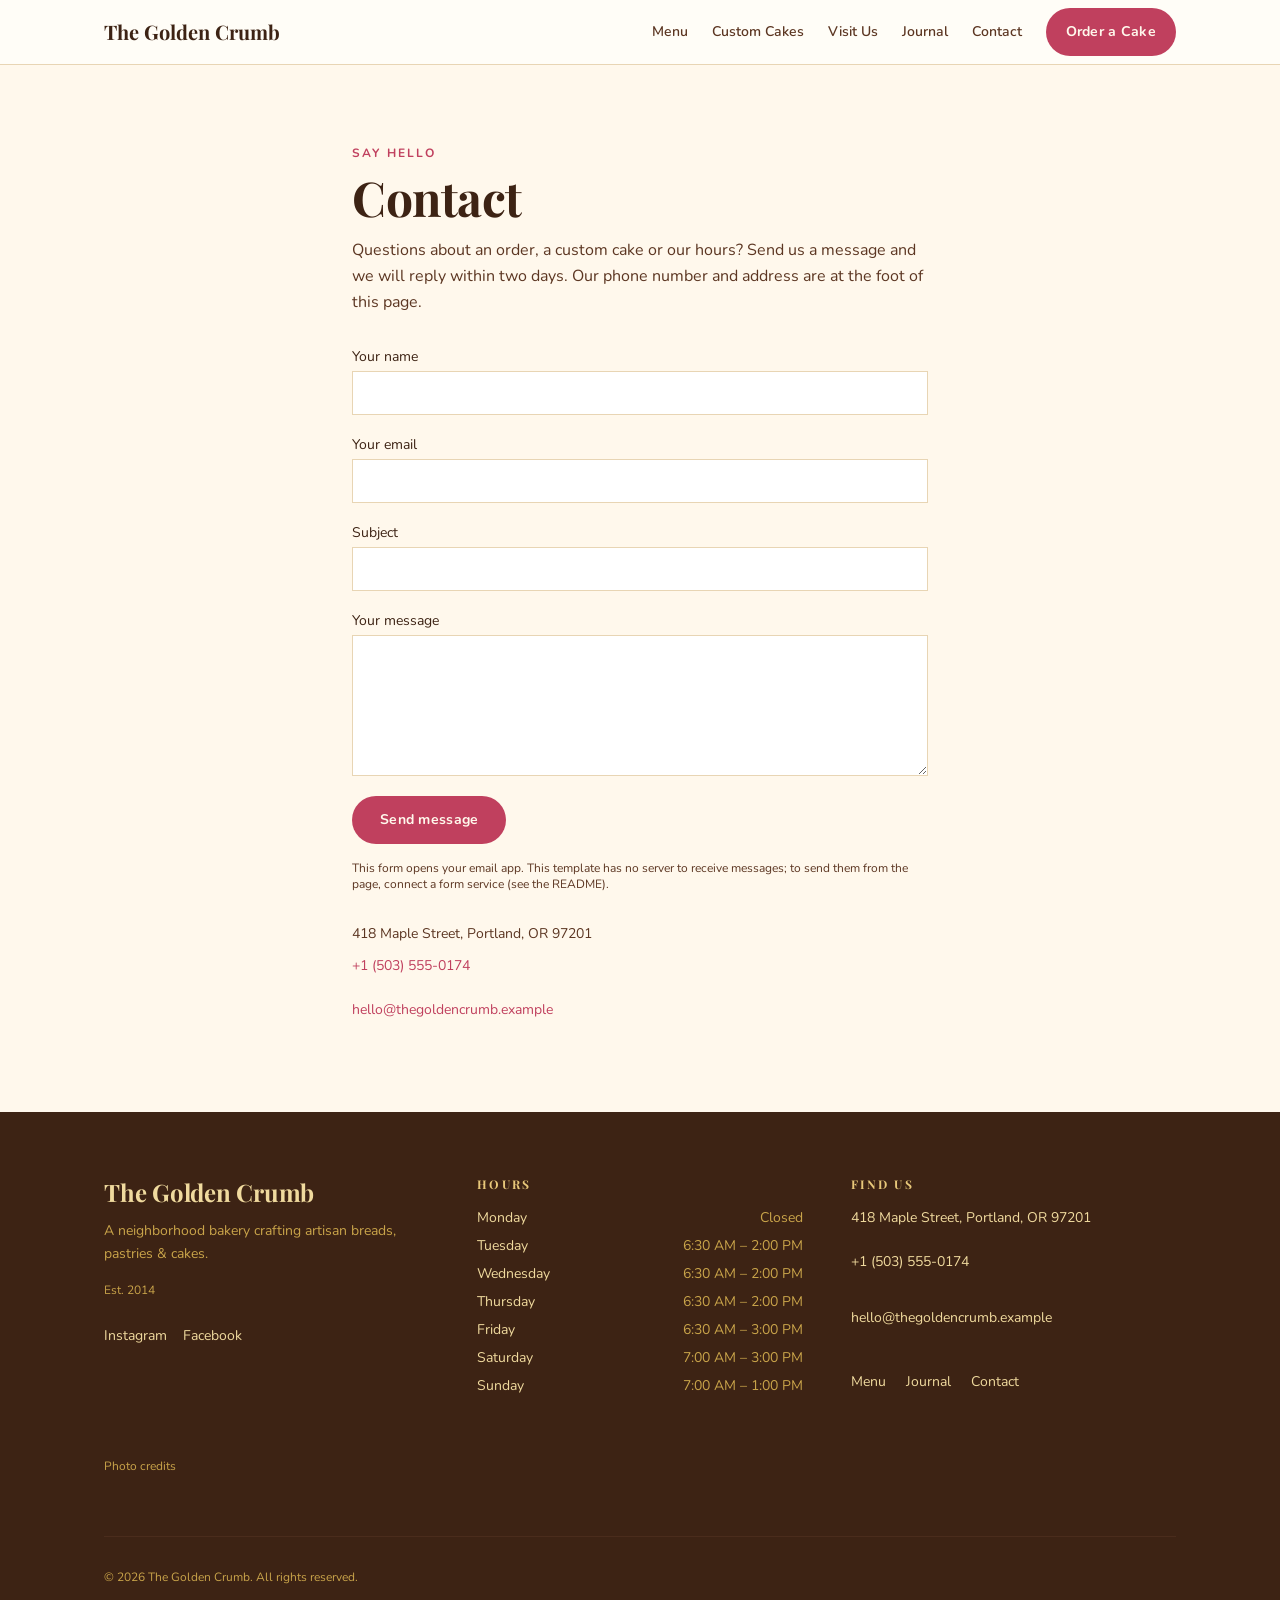
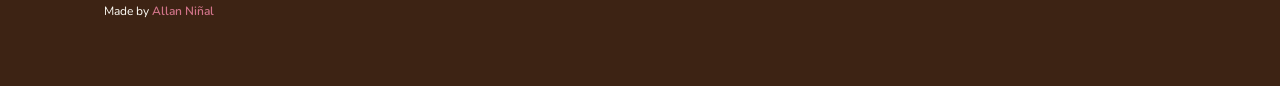
==== commit bacc4f53: "1.0.3: Demo email addresses now end in .example, so none can reach a real business. Co-Authored-By: " ====
--- a/contact/index.html
+++ b/contact/index.html
@@ -9,13 +9,13 @@
         address below. To send messages from the page itself, point `action` at a
         form service (Formspree, Formspark, Web3Forms, Netlify Forms...), remove
         enctype, and set method="post" as that service describes.
-      --> <form action="mailto:hello@thegoldencrumb.com" method="post" enctype="text/plain" class="mt-8 grid gap-5" data-astro-cid-ahc3q4vw> <label class="grid gap-1 text-sm font-sans" style="color: var(--color-text);" data-astro-cid-ahc3q4vw>Your name
+      --> <form action="mailto:hello@thegoldencrumb.example" method="post" enctype="text/plain" class="mt-8 grid gap-5" data-astro-cid-ahc3q4vw> <label class="grid gap-1 text-sm font-sans" style="color: var(--color-text);" data-astro-cid-ahc3q4vw>Your name
 <input type="text" name="name" required autocomplete="name" class="field" data-astro-cid-ahc3q4vw> </label> <label class="grid gap-1 text-sm font-sans" style="color: var(--color-text);" data-astro-cid-ahc3q4vw>Your email
 <input type="email" name="email" required autocomplete="email" class="field" data-astro-cid-ahc3q4vw> </label> <label class="grid gap-1 text-sm font-sans" style="color: var(--color-text);" data-astro-cid-ahc3q4vw>Subject
 <input type="text" name="subject" class="field" data-astro-cid-ahc3q4vw> </label> <label class="grid gap-1 text-sm font-sans" style="color: var(--color-text);" data-astro-cid-ahc3q4vw>Your message
 <textarea name="message" rows="6" required class="field" data-astro-cid-ahc3q4vw></textarea> </label> <div data-astro-cid-ahc3q4vw><button type="submit" class="btn-primary" data-astro-cid-ahc3q4vw>Send message</button></div> </form> <p class="mt-4 text-xs font-sans" style="color: var(--color-text-muted);" data-astro-cid-ahc3q4vw>
 This form opens your email app. This template has no server to receive messages; to send them from the page, connect a form service (see the README).
-</p> <address class="not-italic mt-8 text-sm font-sans" style="color: var(--color-text-muted);" data-astro-cid-ahc3q4vw> 418 Maple Street, Portland, OR 97201<br data-astro-cid-ahc3q4vw> <a href="tel:+15035550174" style="color: var(--color-accent); display: inline-block; padding: 0.75rem 0;" data-astro-cid-ahc3q4vw>+1 (503) 555-0174</a><br data-astro-cid-ahc3q4vw> <a href="mailto:hello@thegoldencrumb.com" style="color: var(--color-accent); display: inline-block; padding: 0.75rem 0;" data-astro-cid-ahc3q4vw>hello@thegoldencrumb.com</a> </address> </div> </section>  </main> <footer style="background-color: var(--color-cocoa-bg); color: var(--color-surface);" class="mt-0" data-astro-cid-gcn2mc3v> <div class="container-x py-16" data-astro-cid-gcn2mc3v> <div class="grid grid-cols-1 md:grid-cols-3 gap-12" data-astro-cid-gcn2mc3v> <!-- Brand --> <div data-astro-cid-gcn2mc3v> <h2 class="font-display text-2xl mb-3" style="color: var(--color-wheat-light); font-weight: 700;" data-astro-cid-gcn2mc3v>
+</p> <address class="not-italic mt-8 text-sm font-sans" style="color: var(--color-text-muted);" data-astro-cid-ahc3q4vw> 418 Maple Street, Portland, OR 97201<br data-astro-cid-ahc3q4vw> <a href="tel:+15035550174" style="color: var(--color-accent); display: inline-block; padding: 0.75rem 0;" data-astro-cid-ahc3q4vw>+1 (503) 555-0174</a><br data-astro-cid-ahc3q4vw> <a href="mailto:hello@thegoldencrumb.example" style="color: var(--color-accent); display: inline-block; padding: 0.75rem 0;" data-astro-cid-ahc3q4vw>hello@thegoldencrumb.example</a> </address> </div> </section>  </main> <footer style="background-color: var(--color-cocoa-bg); color: var(--color-surface);" class="mt-0" data-astro-cid-gcn2mc3v> <div class="container-x py-16" data-astro-cid-gcn2mc3v> <div class="grid grid-cols-1 md:grid-cols-3 gap-12" data-astro-cid-gcn2mc3v> <!-- Brand --> <div data-astro-cid-gcn2mc3v> <h2 class="font-display text-2xl mb-3" style="color: var(--color-wheat-light); font-weight: 700;" data-astro-cid-gcn2mc3v>
 The Golden Crumb
 </h2> <p class="text-sm leading-relaxed mb-4" style="color: #C9A44A;" data-astro-cid-gcn2mc3v> A neighborhood bakery crafting artisan breads, pastries &amp; cakes. </p> <p class="text-xs" style="color: #C9A44A;" data-astro-cid-gcn2mc3v>Est. 2014</p> <!-- Socials --> <div class="flex gap-4 mt-4" data-astro-cid-gcn2mc3v> <a href="https://instagram.com/thegoldencrumb" target="_blank" rel="noopener noreferrer" class="text-sm hover:opacity-80 transition-opacity" style="color: var(--color-wheat-light); min-height: 44px; display: inline-flex; align-items: center;" aria-label="Instagram" data-astro-cid-gcn2mc3v>
 Instagram
@@ -25,8 +25,8 @@
 Hours
 </h2> <nav aria-label="Footer navigation" data-astro-cid-gcn2mc3v> <ul class="space-y-2" data-astro-cid-gcn2mc3v> <li class="flex justify-between text-sm gap-4" style="color: #C9A44A;" data-astro-cid-gcn2mc3v> <span style="color: var(--color-wheat-light);" data-astro-cid-gcn2mc3v>Monday</span> <span data-astro-cid-gcn2mc3v>Closed</span> </li><li class="flex justify-between text-sm gap-4" style="color: #C9A44A;" data-astro-cid-gcn2mc3v> <span style="color: var(--color-wheat-light);" data-astro-cid-gcn2mc3v>Tuesday</span> <span data-astro-cid-gcn2mc3v>6:30 AM – 2:00 PM</span> </li><li class="flex justify-between text-sm gap-4" style="color: #C9A44A;" data-astro-cid-gcn2mc3v> <span style="color: var(--color-wheat-light);" data-astro-cid-gcn2mc3v>Wednesday</span> <span data-astro-cid-gcn2mc3v>6:30 AM – 2:00 PM</span> </li><li class="flex justify-between text-sm gap-4" style="color: #C9A44A;" data-astro-cid-gcn2mc3v> <span style="color: var(--color-wheat-light);" data-astro-cid-gcn2mc3v>Thursday</span> <span data-astro-cid-gcn2mc3v>6:30 AM – 2:00 PM</span> </li><li class="flex justify-between text-sm gap-4" style="color: #C9A44A;" data-astro-cid-gcn2mc3v> <span style="color: var(--color-wheat-light);" data-astro-cid-gcn2mc3v>Friday</span> <span data-astro-cid-gcn2mc3v>6:30 AM – 3:00 PM</span> </li><li class="flex justify-between text-sm gap-4" style="color: #C9A44A;" data-astro-cid-gcn2mc3v> <span style="color: var(--color-wheat-light);" data-astro-cid-gcn2mc3v>Saturday</span> <span data-astro-cid-gcn2mc3v>7:00 AM – 3:00 PM</span> </li><li class="flex justify-between text-sm gap-4" style="color: #C9A44A;" data-astro-cid-gcn2mc3v> <span style="color: var(--color-wheat-light);" data-astro-cid-gcn2mc3v>Sunday</span> <span data-astro-cid-gcn2mc3v>7:00 AM – 1:00 PM</span> </li> </ul> </nav> </div> <!-- Contact --> <div data-astro-cid-gcn2mc3v> <h2 class="text-xs font-bold uppercase tracking-widest mb-4" style="color: var(--color-wheat); letter-spacing: 0.18em;" data-astro-cid-gcn2mc3v>
 Find Us
-</h2> <address class="not-italic space-y-3 text-sm" style="color: #C9A44A;" data-astro-cid-gcn2mc3v> <p style="color: var(--color-wheat-light);" data-astro-cid-gcn2mc3v>418 Maple Street, Portland, OR 97201</p> <p data-astro-cid-gcn2mc3v> <a href="tel:+1 (503) 555-0174" class="hover:opacity-80 transition-opacity" style="color: var(--color-wheat-light); min-height: 44px; display: inline-flex; align-items: center;" data-astro-cid-gcn2mc3v> +1 (503) 555-0174 </a> </p> <p data-astro-cid-gcn2mc3v> <a href="mailto:hello@thegoldencrumb.com" class="hover:opacity-80 transition-opacity" style="color: var(--color-wheat-light); min-height: 44px; display: inline-flex; align-items: center;" data-astro-cid-gcn2mc3v> hello@thegoldencrumb.com </a> </p> </address> <nav aria-label="Pages" class="mt-5 text-sm flex flex-wrap gap-x-5" data-astro-cid-gcn2mc3v> <a href="../menu/index.html" class="hover:opacity-80" style="color: var(--color-wheat-light); min-height: 44px; display: inline-flex; align-items: center;" data-astro-cid-gcn2mc3v>Menu</a> <a href="../journal/index.html" class="hover:opacity-80" style="color: var(--color-wheat-light); min-height: 44px; display: inline-flex; align-items: center;" data-astro-cid-gcn2mc3v>Journal</a> <a href="./index.html" class="hover:opacity-80" style="color: var(--color-wheat-light); min-height: 44px; display: inline-flex; align-items: center;" data-astro-cid-gcn2mc3v>Contact</a> </nav> </div> </div> <!-- Photo credits. Required while you use the demo photos (Unsplash asks for
+</h2> <address class="not-italic space-y-3 text-sm" style="color: #C9A44A;" data-astro-cid-gcn2mc3v> <p style="color: var(--color-wheat-light);" data-astro-cid-gcn2mc3v>418 Maple Street, Portland, OR 97201</p> <p data-astro-cid-gcn2mc3v> <a href="tel:+1 (503) 555-0174" class="hover:opacity-80 transition-opacity" style="color: var(--color-wheat-light); min-height: 44px; display: inline-flex; align-items: center;" data-astro-cid-gcn2mc3v> +1 (503) 555-0174 </a> </p> <p data-astro-cid-gcn2mc3v> <a href="mailto:hello@thegoldencrumb.example" class="hover:opacity-80 transition-opacity" style="color: var(--color-wheat-light); min-height: 44px; display: inline-flex; align-items: center;" data-astro-cid-gcn2mc3v> hello@thegoldencrumb.example </a> </p> </address> <nav aria-label="Pages" class="mt-5 text-sm flex flex-wrap gap-x-5" data-astro-cid-gcn2mc3v> <a href="../menu/index.html" class="hover:opacity-80" style="color: var(--color-wheat-light); min-height: 44px; display: inline-flex; align-items: center;" data-astro-cid-gcn2mc3v>Menu</a> <a href="../journal/index.html" class="hover:opacity-80" style="color: var(--color-wheat-light); min-height: 44px; display: inline-flex; align-items: center;" data-astro-cid-gcn2mc3v>Journal</a> <a href="./index.html" class="hover:opacity-80" style="color: var(--color-wheat-light); min-height: 44px; display: inline-flex; align-items: center;" data-astro-cid-gcn2mc3v>Contact</a> </nav> </div> </div> <!-- Photo credits. Required while you use the demo photos (Unsplash asks for
          the photographer and a link). Delete this whole <details> block once you
          have replaced the photos with your own. --> <details class="mt-10 text-xs" style="color: #C9A44A;" data-photo-credits data-astro-cid-gcn2mc3v> <summary style="cursor: pointer; min-height: 44px; display: flex; align-items: center;" data-astro-cid-gcn2mc3v>Photo credits</summary> <p class="mt-2" data-astro-cid-gcn2mc3v>
 Demo photographs from <a href="https://unsplash.com/?utm_source=allanninal_dev&utm_medium=referral" style="color: var(--color-wheat-light); text-decoration: underline;" data-astro-cid-gcn2mc3v>Unsplash</a>. Replace them, and these credits, with your own before launch.
-</p> <ul class="mt-2 space-y-1" data-astro-cid-gcn2mc3v> <li data-astro-cid-gcn2mc3v>Fresh loaves filling the bakery: Photo by <a href="https://unsplash.com/@limingwang?utm_source=allanninal_dev&utm_medium=referral" style="color: var(--color-wheat-light); text-decoration: underline;" data-astro-cid-gcn2mc3v>Liming Wang</a> on <a href="https://unsplash.com/photos/WMx5hyMfCpg?utm_source=allanninal_dev&utm_medium=referral" style="color: var(--color-wheat-light); text-decoration: underline;" data-astro-cid-gcn2mc3v>Unsplash</a></li><li data-astro-cid-gcn2mc3v>Country Sourdough: Photo by <a href="https://unsplash.com/@benostein?utm_source=allanninal_dev&utm_medium=referral" style="color: var(--color-wheat-light); text-decoration: underline;" data-astro-cid-gcn2mc3v>Ben Stein</a> on <a href="https://unsplash.com/photos/NPYmhef4kX4?utm_source=allanninal_dev&utm_medium=referral" style="color: var(--color-wheat-light); text-decoration: underline;" data-astro-cid-gcn2mc3v>Unsplash</a></li><li data-astro-cid-gcn2mc3v>Butter Croissants: Photo by <a href="https://unsplash.com/@vakerbv?utm_source=allanninal_dev&utm_medium=referral" style="color: var(--color-wheat-light); text-decoration: underline;" data-astro-cid-gcn2mc3v>Vadim Babenko</a> on <a href="https://unsplash.com/photos/G45tO-hLoNY?utm_source=allanninal_dev&utm_medium=referral" style="color: var(--color-wheat-light); text-decoration: underline;" data-astro-cid-gcn2mc3v>Unsplash</a></li><li data-astro-cid-gcn2mc3v>Strawberry Layer Cake: Photo by <a href="https://unsplash.com/@vickyng?utm_source=allanninal_dev&utm_medium=referral" style="color: var(--color-wheat-light); text-decoration: underline;" data-astro-cid-gcn2mc3v>Vicky Ng</a> on <a href="https://unsplash.com/photos/white-and-red-strawberry-cake--qQlfYB7pqM?utm_source=allanninal_dev&utm_medium=referral" style="color: var(--color-wheat-light); text-decoration: underline;" data-astro-cid-gcn2mc3v>Unsplash</a></li><li data-astro-cid-gcn2mc3v>Pastry Case: Photo by <a href="https://unsplash.com/@peacecreativestudio?utm_source=allanninal_dev&utm_medium=referral" style="color: var(--color-wheat-light); text-decoration: underline;" data-astro-cid-gcn2mc3v>Peace Creative</a> on <a href="https://unsplash.com/photos/pVY9k8pzTzM?utm_source=allanninal_dev&utm_medium=referral" style="color: var(--color-wheat-light); text-decoration: underline;" data-astro-cid-gcn2mc3v>Unsplash</a></li><li data-astro-cid-gcn2mc3v>Rosemary Focaccia: Photo by <a href="https://unsplash.com/@diegoarenasderodrigo?utm_source=allanninal_dev&utm_medium=referral" style="color: var(--color-wheat-light); text-decoration: underline;" data-astro-cid-gcn2mc3v>Diego Arenas de Rodrigo</a> on <a href="https://unsplash.com/photos/kHA6fraZzhI?utm_source=allanninal_dev&utm_medium=referral" style="color: var(--color-wheat-light); text-decoration: underline;" data-astro-cid-gcn2mc3v>Unsplash</a></li><li data-astro-cid-gcn2mc3v>The Bakery: Photo by <a href="https://unsplash.com/@adrienolichon?utm_source=allanninal_dev&utm_medium=referral" style="color: var(--color-wheat-light); text-decoration: underline;" data-astro-cid-gcn2mc3v>Adrien Olichon</a> on <a href="https://unsplash.com/photos/gvWGbG4uiKI?utm_source=allanninal_dev&utm_medium=referral" style="color: var(--color-wheat-light); text-decoration: underline;" data-astro-cid-gcn2mc3v>Unsplash</a></li> </ul> </details> <!-- Bottom bar --> <div class="mt-12 pt-8 flex flex-col sm:flex-row sm:justify-between gap-3 text-xs" style="border-top: 1px solid #4A2C1C; color: #C9A44A;" data-astro-cid-gcn2mc3v> <p data-astro-cid-gcn2mc3v>&copy; 2026 The Golden Crumb. All rights reserved.</p> </div>  <p class="maker-credit" data-maker-credit="1" data-astro-cid-gcn2mc3v>Made by <a href="https://www.linkedin.com/in/allanninal/" data-maker-credit="1" target="_blank" rel="noopener noreferrer" data-astro-cid-gcn2mc3v>Allan Ni&ntilde;al</a></p> </div> </footer>   </body></html> +</p> <ul class="mt-2 space-y-1" data-astro-cid-gcn2mc3v> <li data-astro-cid-gcn2mc3v>Fresh loaves filling the bakery: Photo by <a href="https://unsplash.com/@nekoburro?utm_source=allanninal_dev&utm_medium=referral" style="color: var(--color-wheat-light); text-decoration: underline;" data-astro-cid-gcn2mc3v>Ines Iachelini</a> on <a href="https://unsplash.com/photos/assortment-of-fresh-baked-breads-in-wicker-baskets-va95n2gZ43E?utm_source=allanninal_dev&utm_medium=referral" style="color: var(--color-wheat-light); text-decoration: underline;" data-astro-cid-gcn2mc3v>Unsplash</a></li><li data-astro-cid-gcn2mc3v>Country Sourdough: Photo by <a href="https://unsplash.com/@benostein?utm_source=allanninal_dev&utm_medium=referral" style="color: var(--color-wheat-light); text-decoration: underline;" data-astro-cid-gcn2mc3v>Ben Stein</a> on <a href="https://unsplash.com/photos/NPYmhef4kX4?utm_source=allanninal_dev&utm_medium=referral" style="color: var(--color-wheat-light); text-decoration: underline;" data-astro-cid-gcn2mc3v>Unsplash</a></li><li data-astro-cid-gcn2mc3v>Butter Croissants: Photo by <a href="https://unsplash.com/@vakerbv?utm_source=allanninal_dev&utm_medium=referral" style="color: var(--color-wheat-light); text-decoration: underline;" data-astro-cid-gcn2mc3v>Vadim Babenko</a> on <a href="https://unsplash.com/photos/G45tO-hLoNY?utm_source=allanninal_dev&utm_medium=referral" style="color: var(--color-wheat-light); text-decoration: underline;" data-astro-cid-gcn2mc3v>Unsplash</a></li><li data-astro-cid-gcn2mc3v>Strawberry Layer Cake: Photo by <a href="https://unsplash.com/@vickyng?utm_source=allanninal_dev&utm_medium=referral" style="color: var(--color-wheat-light); text-decoration: underline;" data-astro-cid-gcn2mc3v>Vicky Ng</a> on <a href="https://unsplash.com/photos/white-and-red-strawberry-cake--qQlfYB7pqM?utm_source=allanninal_dev&utm_medium=referral" style="color: var(--color-wheat-light); text-decoration: underline;" data-astro-cid-gcn2mc3v>Unsplash</a></li><li data-astro-cid-gcn2mc3v>Pastry Case: Photo by <a href="https://unsplash.com/@peacecreativestudio?utm_source=allanninal_dev&utm_medium=referral" style="color: var(--color-wheat-light); text-decoration: underline;" data-astro-cid-gcn2mc3v>Peace Creative</a> on <a href="https://unsplash.com/photos/pVY9k8pzTzM?utm_source=allanninal_dev&utm_medium=referral" style="color: var(--color-wheat-light); text-decoration: underline;" data-astro-cid-gcn2mc3v>Unsplash</a></li><li data-astro-cid-gcn2mc3v>Rosemary Focaccia: Photo by <a href="https://unsplash.com/@diegoarenasderodrigo?utm_source=allanninal_dev&utm_medium=referral" style="color: var(--color-wheat-light); text-decoration: underline;" data-astro-cid-gcn2mc3v>Diego Arenas de Rodrigo</a> on <a href="https://unsplash.com/photos/kHA6fraZzhI?utm_source=allanninal_dev&utm_medium=referral" style="color: var(--color-wheat-light); text-decoration: underline;" data-astro-cid-gcn2mc3v>Unsplash</a></li><li data-astro-cid-gcn2mc3v>The Bakery: Photo by <a href="https://unsplash.com/@adrienolichon?utm_source=allanninal_dev&utm_medium=referral" style="color: var(--color-wheat-light); text-decoration: underline;" data-astro-cid-gcn2mc3v>Adrien Olichon</a> on <a href="https://unsplash.com/photos/gvWGbG4uiKI?utm_source=allanninal_dev&utm_medium=referral" style="color: var(--color-wheat-light); text-decoration: underline;" data-astro-cid-gcn2mc3v>Unsplash</a></li> </ul> </details> <!-- Bottom bar --> <div class="mt-12 pt-8 flex flex-col sm:flex-row sm:justify-between gap-3 text-xs" style="border-top: 1px solid #4A2C1C; color: #C9A44A;" data-astro-cid-gcn2mc3v> <p data-astro-cid-gcn2mc3v>&copy; 2026 The Golden Crumb. All rights reserved.</p> </div>  <p class="maker-credit" data-maker-credit="1" data-astro-cid-gcn2mc3v>Made by <a href="https://www.linkedin.com/in/allanninal/" data-maker-credit="1" target="_blank" rel="noopener noreferrer" data-astro-cid-gcn2mc3v>Allan Ni&ntilde;al</a></p> </div> </footer>   </body></html> 
